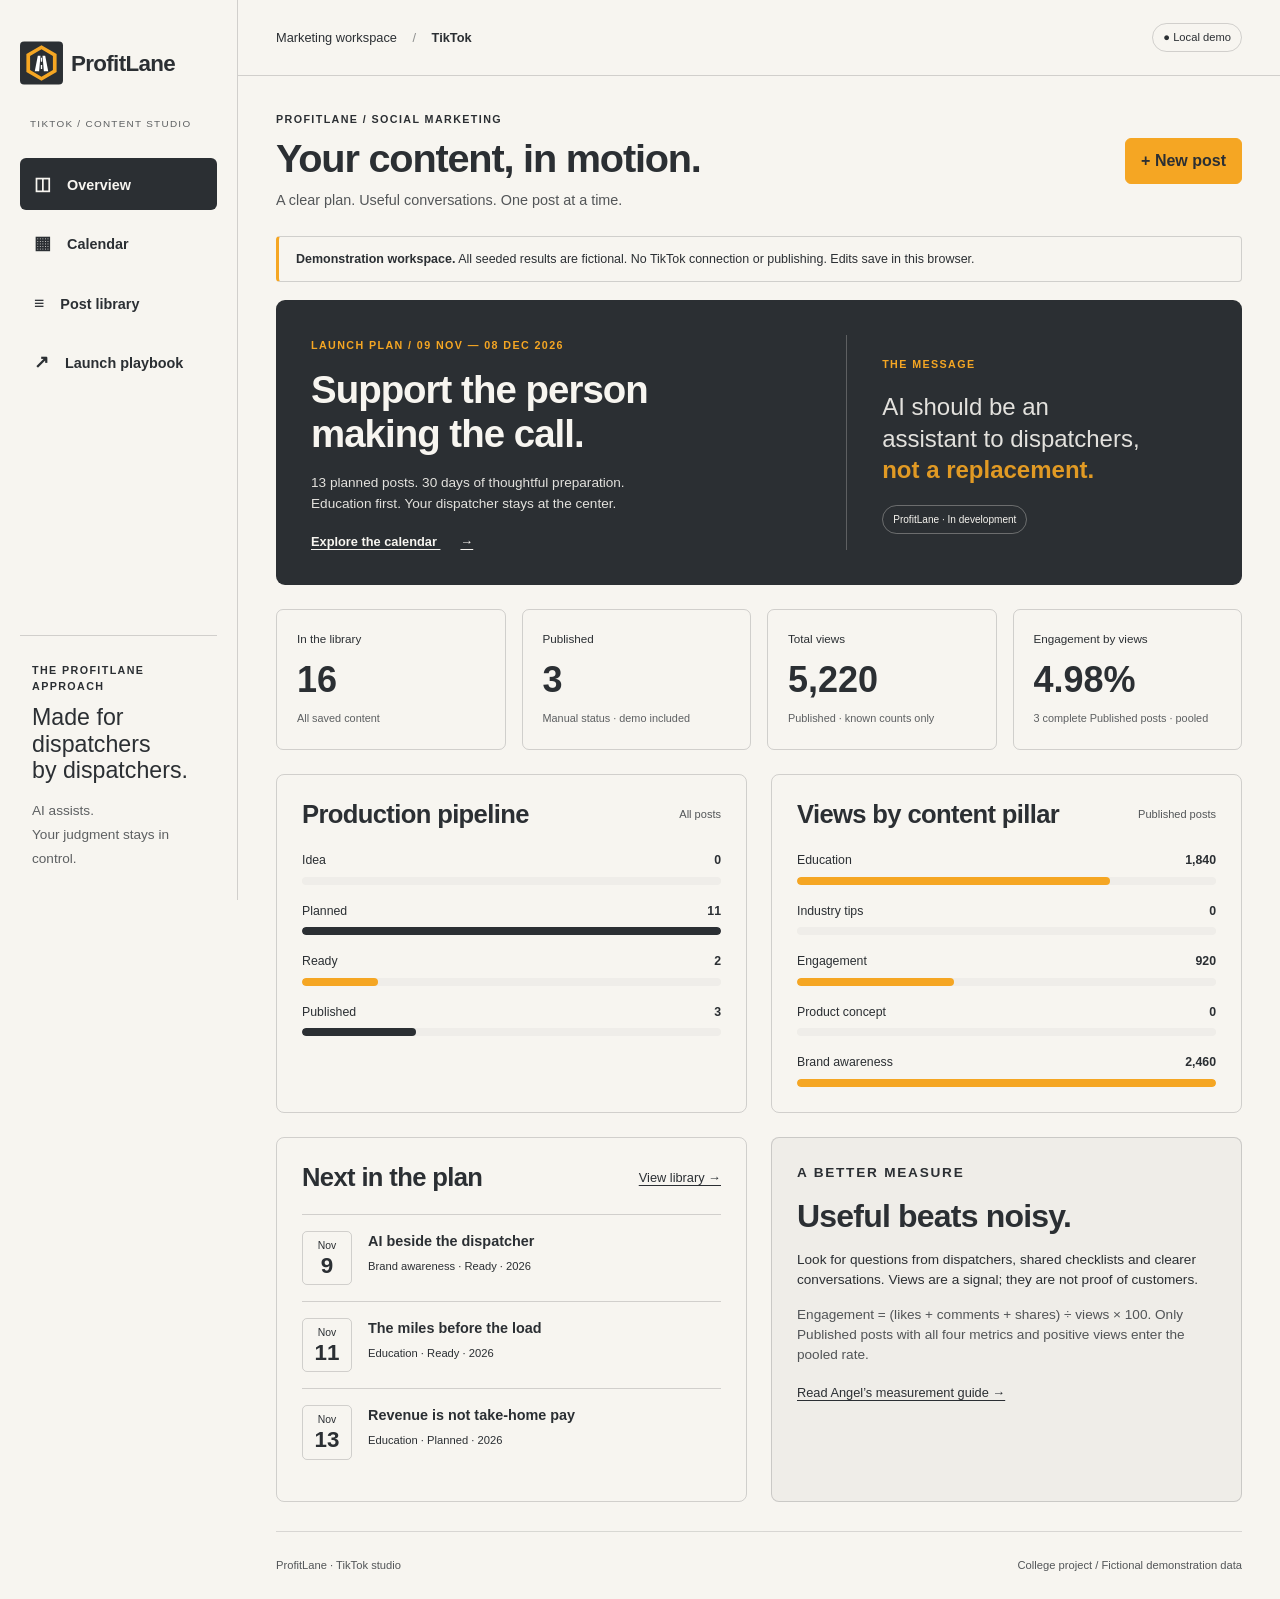
==== social-tiktok/index.html @ eb097911 "Add ProfitLane TikTok marketing draft and interactive tracker Save the working draft for Angel's rev" ====
<!doctype html>
<html lang="en">
<head>
<meta charset="utf-8"><meta name="viewport" content="width=device-width,initial-scale=1">
<meta name="theme-color" content="#2B2F33"><title>ProfitLane · TikTok studio</title>
<link rel="icon" href="../brand/logo-icon.svg" type="image/svg+xml">
<link rel="stylesheet" href="../brand/brand.css"><link rel="stylesheet" href="tracker.css">
<script src="content.js" defer></script><script src="tracker.js" defer></script>
</head>
<body>
<a class="skip-link" href="#main">Skip to workspace</a>
<aside class="sidebar">
<a href="#overview" class="logo-link" aria-label="ProfitLane studio home"><img src="../brand/logo.svg" alt="ProfitLane" width="220" height="56"></a>
<p class="workspace-label">TIKTOK / CONTENT STUDIO</p>
<nav aria-label="Workspace"><a href="#overview" data-view="overview"><span aria-hidden="true">◫</span> Overview</a><a href="#calendar" data-view="calendar"><span aria-hidden="true">▦</span> Calendar</a><a href="#posts" data-view="posts"><span aria-hidden="true">≡</span> Post library</a><a href="#playbook" data-view="playbook"><span aria-hidden="true">↗</span> Launch playbook</a></nav>
<div class="sidebar-bottom"><p class="eyebrow">THE PROFITLANE APPROACH</p><p>Made for dispatchers<br>by dispatchers.</p><small>AI assists.<br>Your judgment stays in control.</small></div>
</aside>
<div class="workspace">
<header class="topbar"><span>Marketing workspace <span class="divider">/</span> <strong>TikTok</strong></span><span class="local-badge">● Local demo</span></header>
<main id="main" tabindex="-1">
<div class="page-heading"><div><p class="eyebrow">PROFITLANE / SOCIAL MARKETING</p><h1 id="page-title">Your content, in motion.</h1><p id="page-subtitle">A clear plan. Useful conversations. One post at a time.</p></div><button id="add-post" class="primary">+ New post</button></div>
<div class="notice"><strong>Demonstration workspace.</strong> All seeded results are fictional. No TikTok connection or publishing. <span id="storage-state">Edits save in this browser.</span></div>
<p id="feedback" class="feedback" role="status" aria-live="polite"></p>
<section id="overview-view" aria-label="Overview">
<div class="hero-panel"><div><span class="eyebrow">LAUNCH PLAN / 09 NOV — 08 DEC 2026</span><h2>Support the person<br>making the call.</h2><p>13 planned posts. 30 days of thoughtful preparation.<br>Education first. Your dispatcher stays at the center.</p><a class="light-link" href="#calendar">Explore the calendar <span aria-hidden="true">→</span></a></div><div class="hero-aside"><span class="eyebrow">THE MESSAGE</span><p>AI should be an<br>assistant to dispatchers,<br><strong>not a replacement.</strong></p><span class="outlined-pill">ProfitLane · In development</span></div></div>
<div id="stats" class="stats" aria-label="Workspace statistics"></div>
<div class="two-col"><article class="panel"><div class="panel-heading"><h2>Production pipeline</h2><span class="muted">All posts</span></div><div id="status-chart" class="bar-chart"></div></article><article class="panel"><div class="panel-heading"><h2>Views by content pillar</h2><span class="muted">Published posts</span></div><div id="category-chart" class="bar-chart"></div></article></div>
<div class="two-col"><article class="panel"><div class="panel-heading"><h2>Next in the plan</h2><a href="#posts">View library →</a></div><div id="up-next"></div></article><article class="panel note-panel"><p class="eyebrow">A BETTER MEASURE</p><h2>Useful beats noisy.</h2><p>Look for questions from dispatchers, shared checklists and clearer conversations. Views are a signal; they are not proof of customers.</p><p class="muted">Engagement = (likes + comments + shares) ÷ views × 100. Only Published posts with all four metrics and positive views enter the pooled rate.</p><a href="profile-and-strategy.md">Read Angel’s measurement guide →</a></article></div>
</section>
<section id="calendar-view" aria-label="Content calendar" hidden>
<div class="panel"><div class="panel-heading calendar-heading"><div><p class="eyebrow">PLAN THE WORK</p><h2 id="month-title"></h2></div><div class="button-row"><button id="prev-month" aria-label="Previous month">←</button><button id="launch-month">Launch month</button><button id="next-month" aria-label="Next month">→</button></div></div><p class="muted">Post dates follow your library edits. Production days are reference prompts from the original 30-day plan. Select a post to edit or a prompt for details.</p><div class="calendar-key"><span>● Scheduled post</span><span>○ Preparation / review</span></div><div class="calendar-scroll"><div class="weekdays" aria-hidden="true"><span>Mon</span><span>Tue</span><span>Wed</span><span>Thu</span><span>Fri</span><span>Sat</span><span>Sun</span></div><div id="calendar-grid" class="calendar-grid"></div></div></div>
<article class="panel"><div class="panel-heading"><h2>30 days, with room to prepare.</h2><a href="content-calendar.csv" download>Download reference CSV ↓</a></div><p>13 publishing days and 17 production, engagement or review days. Reserve ideas are optional alternatives, not a daily posting requirement.</p><div id="daily-plan" class="daily-plan"></div></article>
</section>
<section id="posts-view" aria-label="Post library" hidden>
<div class="panel"><div class="panel-heading"><h2>The post library</h2><button id="export">Export backup ↓</button></div><div class="filters"><label>Search<input id="search" type="search" placeholder="Title, description, notes…"></label><label>Status<select id="status-filter"><option value="">All statuses</option><option>Idea</option><option>Planned</option><option>Ready</option><option>Published</option></select></label><label>Category<select id="category-filter"><option value="">All categories</option></select></label><label>From<input id="date-from" type="date"></label><label>Through<input id="date-to" type="date"></label><button id="clear-filters">Clear</button></div><p id="result-count" class="muted" aria-live="polite"></p><div class="table-wrap"><table><caption class="sr-only">Posts and manually entered cumulative performance</caption><thead><tr><th scope="col">Video / description</th><th scope="col">Planned date</th><th scope="col">Category</th><th scope="col">Status</th><th scope="col">Views</th><th scope="col">Likes</th><th scope="col">Comments</th><th scope="col">Shares</th><th scope="col">Engagement</th><th scope="col">Actions</th></tr></thead><tbody id="post-rows"></tbody></table></div><p class="muted">— means unknown or not calculable. Counts are entered manually; blank and measured zero are different. Filters affect this table only. Charts summarize all saved posts.</p></div>
<div class="panel backup-panel"><div><h2>Keep a copy of your work.</h2><p>Browser storage is local to this browser and address. Export regularly. Import replaces this workspace only after confirmation.</p></div><label class="file-label">Import JSON backup<input id="import" type="file" accept=".json,application/json"></label><button id="reset-demo" class="danger">Reset to sample data</button></div>
</section>
<section id="playbook-view" aria-label="Launch playbook" hidden>
<div class="resource-grid"><a class="resource" href="profile-and-strategy.md"><span class="eyebrow">01 / PROFILE + STRATEGY</span><h2>Start with the mission.</h2><p>Username ideas, bio, audience, content pillars and measurement.</p><span>Read the playbook →</span></a><a class="resource" href="content-calendar.md"><span class="eyebrow">02 / 30-DAY PLAN</span><h2>A sustainable rhythm.</h2><p>Every day mapped, with hooks, captions, hashtags and calls to action.</p><span>Open the calendar →</span></a><a class="resource" href="video-scripts.md"><span class="eyebrow">03 / TEN VIDEO SCRIPTS</span><h2>Ready for rehearsal.</h2><p>Full speaking scripts, scene directions and on-screen text.</p><span>Read the scripts →</span></a></div>
<article class="panel"><p class="eyebrow">ACCOUNT SETUP</p><h2>ProfitLane | Dispatcher AI</h2><p class="bio">AI assistance for dispatchers. Your judgment stays in control. In development.</p><p>Suggested handle: <strong>@profitlane</strong> (availability unverified). Use the approved default square icon with safe circular cropping. No official link is assumed; add Angel’s approved destination only when it is available.</p><p><strong>Primary audience:</strong> independent dispatchers. <strong>Secondary:</strong> owner-operators. <strong>Cadence:</strong> Monday / Wednesday / Friday. <strong>CTA:</strong> Follow for practical load-review tips.</p></article>
<article class="panel"><div class="panel-heading"><h2>Script rehearsal library</h2><span class="muted">First 10 scheduled videos</span></div><div id="scripts"></div></article>
<article class="panel"><h2>Before anything goes live</h2><p>Confirm founder details with Angel. Check product status, labels, arithmetic, privacy, captions and audio rights. The proposed 1–100 score has not been validated. Publish manually only after review.</p><a href="README.md">Open the workspace instructions →</a></article>
</section>
<footer>ProfitLane · TikTok studio <span>College project / Fictional demonstration data</span></footer>
</main>
</div>
<dialog id="post-dialog" aria-labelledby="editor-title"><form id="post-form"><div class="dialog-heading"><div><p class="eyebrow">CONTENT WORKSPACE</p><h2 id="editor-title">New post</h2></div><button type="button" id="close-editor" aria-label="Close post editor">✕</button></div><input type="hidden" name="id"><label>Video title *<input name="title" required maxlength="140"></label><label>Description / main message *<textarea name="description" required maxlength="4000" rows="3"></textarea></label><div class="form-grid"><label>Planned posting date *<input name="date" required type="date" min="2000-01-01" max="2100-12-31"></label><label>Content category *<select name="category" required></select></label><label>Status *<select name="status"><option>Idea</option><option>Planned</option><option>Ready</option><option>Published</option></select></label><label>Video URL (HTTPS)<input name="url" type="url" placeholder="Paste after manual publishing" maxlength="2048"></label></div><fieldset><legend>Cumulative performance · leave unknown counts blank</legend><div class="form-grid metrics-grid"><label>Views<input name="views" type="number" min="0" max="999999999999" step="1"></label><label>Likes<input name="likes" type="number" min="0" max="999999999999" step="1"></label><label>Comments<input name="comments" type="number" min="0" max="999999999999" step="1"></label><label>Shares<input name="shares" type="number" min="0" max="999999999999" step="1"></label></div><output id="rate-preview">Engagement: —</output></fieldset><details class="copy-details"><summary>Hook, format, caption, hashtags & CTA</summary><label>Opening hook<input name="hook" maxlength="500"></label><label>Video format<input name="format" maxlength="500"></label><label>Caption<textarea name="caption" maxlength="2200" rows="2"></textarea></label><label>Hashtags<input name="hashtags" maxlength="500"></label><label>Call to action<input name="cta" maxlength="500"></label></details><label>Notes and next steps<textarea name="notes" maxlength="4000" rows="3" placeholder="Record metric observation date, production notes and one next step."></textarea></label><p id="form-error" class="form-error" role="alert"></p><div class="dialog-actions"><button id="cancel-editor" type="button">Cancel</button><button type="submit" class="primary">Save post</button></div></form></dialog>
<dialog id="prompt-dialog" aria-labelledby="prompt-title"><div class="dialog-heading"><h2 id="prompt-title"></h2><button id="close-prompt" aria-label="Close plan details">✕</button></div><div id="prompt-content"></div></dialog>
<noscript><p>This tracker requires JavaScript. The Markdown playbook, calendar, scripts and CSV remain readable without it.</p></noscript>
</body></html>
---- brand/brand.css ----
/* VERSION 1 — default identity, using the original Concept B geometry and type. */
:root {
  /* Charcoal for the mark, headings and primary controls. */
  --color-primary: #2B2F33;
  /* Amber for supporting panels; pair with charcoal text. */
  --color-secondary: #F5A623;
  /* Amber for emphasis on charcoal; never small text on off-white. */
  --color-accent: #F5A623;
  /* Charcoal ink for everyday reading. */
  --color-text: #2B2F33;
  /* Off-white for the page and full-logo presentation surfaces. */
  --color-background: #F7F5F0;
  /* Retained positive status color; accompany it with a label. */
  --color-success: #27653F;
  /* Retained caution color; accompany it with a label. */
  --color-warning: #875600;
  /* Retained error color; accompany it with a label. */
  --color-error: #AD3039;
  /* Original Concept B heading family, with usable local fallbacks. */
  --font-heading: "Barlow Condensed", "Arial Narrow", Impact, Arial, sans-serif;
  /* Original Concept B body family, with usable local fallbacks. */
  --font-body: "Barlow", "Segoe UI", Arial, sans-serif;
}

* { box-sizing: border-box; }
body { margin: 0; background: var(--color-background); color: var(--color-text); font: 1rem/1.65 var(--font-body); }
html { scroll-behavior: smooth; }
img { display: block; max-width: 100%; height: auto; }
a { color: inherit; text-underline-offset: .25em; }
a:hover { text-decoration-thickness: 2px; }
a:focus-visible { outline: 3px solid var(--color-primary); outline-offset: 5px; }
h1,h2,h3,h4 { font-family: var(--font-heading); line-height: 1.08; letter-spacing: -.025em; margin: 0; }
p { margin: 0 0 1rem; }
.wrap { width: min(1240px, calc(100% - 80px)); margin-inline: auto; }
.eyebrow { text-transform: uppercase; letter-spacing: .13em; font: 700 .72rem/1.5 var(--font-body); }
.skip-link { position: absolute; top: -100px; left: 20px; background: var(--color-background); padding: 12px; z-index: 10; }
.skip-link:focus { top: 12px; }
.site-header { min-height: 100px; display: flex; align-items: center; justify-content: space-between; gap: 24px; border-bottom: 1px solid #2B2F3330; }
.header-logo { width: 198px; }
.site-header nav { display: flex; gap: 24px; flex-wrap: wrap; font-size: .85rem; }
.site-header nav a { text-decoration: none; }
.hero { display: grid; grid-template-columns: 1.3fr 1fr; gap: 65px; align-items: center; padding-block: 64px; }
.hero .eyebrow { margin-bottom: 24px; }
h1 { font-size: clamp(3rem, 5.5vw, 5.2rem); max-width: 720px; }
.hero-copy { max-width: 520px; font-size: 1.1rem; margin-top: 26px; }
.hero-art { background: var(--color-primary); color: var(--color-background); padding: 30px; min-height: 360px; border-radius: 12px; display: flex; flex-direction: column; justify-content: space-between; align-items: start; }
.hero-art img { width: 192px; margin: 0 auto; }
.hero-art p { margin: 0; }
.hero-art strong { font: 700 1.6rem/1.2 var(--font-heading); }
.hero-art .eyebrow { color: var(--color-accent); }
.section { padding-block: 64px; scroll-margin-top: 20px; }
.rule { border-top: 1px solid #2B2F3330; }
.section-head { display: flex; align-items: end; justify-content: space-between; gap: 32px; margin-bottom: 30px; }
.section-head .eyebrow { margin-bottom: 10px; }
h2 { font-size: clamp(2rem, 3.7vw, 3.2rem); }
.section-head > p { max-width: 410px; margin: 0; font-size: .95rem; }
.comparison { display: grid; grid-template-columns: repeat(2,minmax(0,1fr)); gap: 26px; }
.version { border: 1px solid #2B2F3345; border-radius: 10px; overflow: hidden; }
.version.default { border: 2px solid var(--color-primary); }
.version-header { padding: 26px; display: flex; align-items: start; justify-content: space-between; gap: 16px; border-bottom: 1px solid #2B2F3330; }
.version-header h3 { font-size: 1.85rem; margin-top: 6px; }
.version-header p { margin: 0; }
.badge { background: var(--color-primary); color: var(--color-background); padding: 5px 10px; font-size: .72rem; font-weight: 700; border-radius: 3px; }
.badge.amber { background: var(--color-secondary); color: var(--color-primary); }
.full-logo { background: var(--color-background); padding: 36px 26px; min-height: 188px; display: flex; align-items: center; justify-content: center; }
.full-logo img { width: 440px; }
.icon-specimens { display: grid; grid-template-columns: minmax(128px,1fr) minmax(0,1fr); gap: 24px; padding: 28px 26px; border-block: 1px solid #2B2F3330; background: var(--color-background); }
figure { margin: 0; }
.icon-specimens figure { display: flex; flex-direction: column; align-items: start; justify-content: end; gap: 14px; }
.icon-large { width: 160px; height: 160px; }
/* Fixed CSS dimensions, independent of SVG intrinsic sizing. */
.icon-48 { width: 48px; height: 48px; flex: 0 0 48px; }
figcaption { font-size: .75rem; }
.version-copy { padding: 26px; }
.version-copy p { min-height: 80px; }
.asset-links { display: flex; flex-wrap: wrap; gap: 14px 24px; font-size: .85rem; font-weight: 700; }
.note { font-size: .85rem; margin-top: 22px; max-width: 800px; }
.palette { display: grid; grid-template-columns: repeat(3,minmax(0,1fr)); gap: 18px; }
.swatch { border: 1px solid #2B2F3345; border-radius: 6px; overflow: hidden; }
.swatch-color { height: 110px; }
.charcoal { background: var(--color-primary); }
.amber { background: var(--color-secondary); }
.paper { background: var(--color-background); }
.swatch p { padding: 16px; margin: 0; display: flex; justify-content: space-between; flex-wrap: wrap; gap: 8px; font-size: .9rem; }
.statuses { display: flex; flex-wrap: wrap; gap: 12px 26px; margin-top: 26px; font-size: .9rem; font-weight: 700; }
.success { color: var(--color-success); }
.warning { color: var(--color-warning); }
.error { color: var(--color-error); }
.details { display: grid; grid-template-columns: 1fr 1fr; gap: 48px; }
.type-heading { font: 700 2.7rem/1.1 var(--font-heading); margin: 18px 0; }
.type-body { font-size: 1.1rem; margin-block: 18px 28px; }
.actions { display: flex; flex-wrap: wrap; gap: 12px; margin-top: 24px; }
.button { min-height: 44px; display: inline-flex; align-items: center; justify-content: center; padding: 10px 18px; border: 1px solid var(--color-primary); background: var(--color-primary); color: var(--color-background); border-radius: 4px; font-weight: 700; font-size: .9rem; }
.button.secondary { background: var(--color-secondary); color: var(--color-primary); }
.card { padding: 28px; border: 1px solid #2B2F3345; border-radius: 6px; }
.card h3 { font-size: 1.8rem; margin-top: 12px; }
.score-row { display: flex; align-items: center; gap: 24px; margin-top: 28px; }
.score { font: 700 4.5rem/1 var(--font-heading); white-space: nowrap; flex-shrink: 0; }
.score span { font: 400 1rem var(--font-body); }
.score-row p { font-size: .9rem; margin: 0; }
.track { height: 9px; background: #2B2F3325; border-radius: 9px; margin: 24px 0 7px; overflow: hidden; }
.track span { display: block; width: 76%; height: 100%; background: var(--color-primary); }
.range { display: flex; justify-content: space-between; font-size: .75rem; }
.factors { display: grid; grid-template-columns: 1fr 1fr; gap: 8px 22px; padding: 18px 0 18px 18px; margin: 18px 0; border-block: 1px solid #2B2F3330; font-size: .85rem; }
.card small { display: block; font-size: .8rem; }
.mono-preview { padding: 30px; border: 1px solid #2B2F3345; border-radius: 6px; }
.mono-preview img { width: 440px; margin: 20px auto; }
.mono-preview figcaption { display: flex; justify-content: space-between; gap: 20px; }
.guidance { display: grid; grid-template-columns: 1fr 1fr; gap: 48px; }
.guidance h3 { font-size: 1.9rem; margin-bottom: 18px; }
.guidance ul { margin: 0; padding-left: 20px; }
.guidance li { margin-bottom: 14px; }
.taglines { list-style: none; padding: 0; margin: 25px 0 0; }
.taglines li { border-top: 1px solid #2B2F3330; padding: 18px 0; font: 600 1.5rem/1.2 var(--font-heading); }
.profile { display: flex; gap: 18px; align-items: center; padding: 24px; border: 1px solid #2B2F3345; border-radius: 6px; margin-top: 26px; }
.avatar { background: var(--color-primary); border-radius: 50%; width: 88px; height: 88px; padding: 9px; flex-shrink: 0; }
.profile p { margin: 0; font-size: .9rem; }
.profile strong { font-size: 1.1rem; }
.site-footer { border-top: 1px solid #2B2F3330; padding-block: 25px 35px; display: flex; justify-content: space-between; gap: 20px; font-size: .8rem; }
@media (max-width: 900px) {
 .wrap { width: calc(100% - 48px); }
 .hero { gap: 30px; }
 .hero-art { min-height: 330px; }
 .icon-specimens { gap: 18px; }
 .icon-large { width: 128px; height: 128px; }
 .details,.guidance { gap: 28px; }
 .score-row { gap: 16px; }
 .score { font-size: 3.5rem; }
}
@media (max-width: 700px) {
 .hero,.comparison,.details,.guidance { grid-template-columns: 1fr; }
 .hero-art { min-height: 300px; }
 .hero-art img { width: 160px; }
 .section-head { flex-direction: column; align-items: start; gap: 18px; }
 .version-copy p { min-height: 0; }
 .site-header { flex-wrap: wrap; padding-block: 18px; gap: 10px; }
 .site-header nav { gap: 18px; font-size: .8rem; }
 .palette { gap: 12px; }
 .swatch p { padding: 12px; font-size: .8rem; }
}
@media (max-width: 420px) {
 .wrap { width: calc(100% - 36px); }
 .hero { padding-block: 38px; }
 h1 { font-size: 2.9rem; }
 .section { padding-block: 42px; }
 .version-header,.version-copy,.icon-specimens { padding: 22px; }
 .full-logo { min-height: 140px; padding: 22px; }
 .icon-large { width: 128px; height: 128px; }
 .palette { grid-template-columns: 1fr; }
 .swatch-color { height: 65px; }
 .card { padding: 22px; }
 .score { font-size: 3.1rem; }
 .score-row { gap: 14px; }
 .site-footer { flex-direction: column; gap: 8px; }
}
@media (prefers-reduced-motion: reduce) { html { scroll-behavior: auto; } }
@media print {
 .wrap { width: 100%; }
 .site-header nav,.skip-link { display: none; }
 .section { padding-block: 25px; }
 .version { break-inside: avoid; }
 * { print-color-adjust: exact; -webkit-print-color-adjust: exact; }
}
---- social-tiktok/tracker.css ----
/* Brand tokens and typography are read from ../brand/brand.css, unchanged. */
:root{--line:#2B2F3330;--soft:#2B2F3309}
body{font-family:var(--font-body);font-size:16px;line-height:1.5}
button,input,select,textarea{font:inherit;color:inherit}button,.file-label{cursor:pointer;border:1px solid var(--line);border-radius:6px;padding:10px 15px;background:var(--color-background);font-weight:600}button:hover,.file-label:hover{border-color:var(--color-primary);background:var(--soft)}button:focus-visible,input:focus-visible,select:focus-visible,textarea:focus-visible,summary:focus-visible{outline:3px solid var(--color-primary);outline-offset:3px}.primary{background:var(--color-secondary);color:var(--color-primary);border-color:var(--color-secondary)}.primary:hover{background:var(--color-secondary);border-color:var(--color-primary)}button:disabled{opacity:.5;cursor:default}a{color:inherit}p{margin:0 0 14px}h1{font-size:clamp(2.2rem,3.1vw,3.3rem);letter-spacing:-.03em}h2{font-size:1.6rem;line-height:1.15}h3{font-size:1.25rem}small,.muted{font-size:.85rem}.muted{opacity:.8}.eyebrow{font-size:.67rem;letter-spacing:.13em;margin-bottom:10px}.sidebar{position:fixed;inset:0 auto 0 0;width:238px;border-right:1px solid var(--line);padding:30px 20px;display:flex;flex-direction:column;background:var(--color-background);z-index:3}.logo-link{display:block;padding:8px 0 25px}.logo-link img{width:198px}.workspace-label{font-size:.62rem;letter-spacing:.13em;margin:4px 10px 26px;opacity:.75}.sidebar nav{display:grid;gap:7px}.sidebar nav a{padding:13px 14px;text-decoration:none;border-radius:6px;font-size:.9rem;font-weight:600}.sidebar nav a span{font-size:1.1rem;margin-right:12px}.sidebar nav a[aria-current="page"]{background:var(--color-primary);color:var(--color-background)}.sidebar nav a:hover{box-shadow:inset 0 0 0 1px var(--line)}.sidebar-bottom{margin-top:auto;padding:26px 12px 0;border-top:1px solid var(--line)}.sidebar-bottom p:not(.eyebrow){font-family:var(--font-heading);font-size:1.45rem;line-height:1.15}.sidebar-bottom small{opacity:.75}.workspace{margin-left:238px}.topbar{height:76px;border-bottom:1px solid var(--line);padding:0 38px;display:flex;align-items:center;justify-content:space-between;font-size:.8rem}.divider{margin:0 12px;opacity:.5}.local-badge{border:1px solid var(--line);padding:5px 10px;border-radius:20px;font-size:.7rem}main{max-width:1540px;margin:auto;padding:35px 38px 0}.page-heading{display:flex;align-items:center;justify-content:space-between;gap:20px;margin-bottom:24px}.page-heading p:last-child{margin:10px 0 0;font-size:.9rem;opacity:.8}.notice{font-size:.78rem;padding:13px 17px;border:1px solid var(--line);border-left:3px solid var(--color-secondary);border-radius:4px;margin-bottom:18px}.feedback{font-size:.85rem;color:var(--color-success);margin:0}.feedback:not(:empty){padding:10px 0 18px}.feedback.warning{color:var(--color-warning)}.hero-panel{display:grid;grid-template-columns:1.4fr 1fr;gap:30px;background:var(--color-primary);color:var(--color-background);border-radius:9px;padding:32px 35px;margin-bottom:24px}.hero-panel .eyebrow{color:var(--color-secondary)}.hero-panel h2{font-size:clamp(2rem,3vw,3.2rem);margin:12px 0 15px}.hero-panel p{font-size:.85rem;line-height:1.6;opacity:.9}.light-link{font-size:.8rem;font-weight:600}.light-link span{margin-left:20px}.hero-aside{border-left:1px solid #F7F5F040;padding:16px 0 16px 35px;align-self:center}.hero-aside p{font:1.5rem/1.3 var(--font-heading);margin:16px 0 20px}.hero-aside strong{color:var(--color-secondary)}.outlined-pill{border:1px solid #F7F5F050;padding:6px 10px;border-radius:20px;font-size:.63rem;display:inline-block}.stats{display:grid;grid-template-columns:repeat(4,1fr);gap:16px;margin-bottom:24px}.stat{border:1px solid var(--line);border-radius:7px;padding:20px}.stat span{font-size:.73rem;display:block}.stat strong{font-family:var(--font-heading);font-size:2.25rem;line-height:1.2;display:block;margin:10px 0 4px}.stat small{font-size:.68rem;opacity:.75}.two-col{display:grid;grid-template-columns:1fr 1fr;gap:24px}.panel{border:1px solid var(--line);border-radius:8px;padding:25px;margin-bottom:24px}.panel-heading{display:flex;justify-content:space-between;align-items:center;gap:16px;margin-bottom:22px}.panel-heading a{font-size:.8rem}.panel-heading .muted{font-size:.69rem}.bar-chart{display:grid;gap:17px}.bar-label{display:flex;justify-content:space-between;font-size:.77rem;margin-bottom:7px}.bar-track{height:8px;border-radius:10px;background:var(--soft);overflow:hidden}.bar-fill{height:100%;background:var(--color-primary);border-radius:10px}.bar-fill.amber-fill{background:var(--color-secondary)}.up-item{display:flex;gap:16px;border-top:1px solid var(--line);padding:16px 0}.up-date{font-size:.65rem;min-width:50px;text-align:center;border:1px solid var(--line);border-radius:5px;padding:6px}.up-date b{display:block;font-size:1.4rem;font-family:var(--font-heading);line-height:1.1}.up-item button{display:block;text-align:left;border:0;padding:0;background:none;font-size:.9rem}.up-item small{font-size:.7rem}.note-panel{background:var(--soft)}.note-panel h2{font-size:2rem;margin:15px 0}.note-panel a{font-size:.8rem}.note-panel p{font-size:.85rem}.filters{display:grid;grid-template-columns:1.7fr 1fr 1.1fr 1fr 1fr auto;align-items:end;gap:12px;margin-bottom:20px}label{display:grid;gap:6px;font-size:.8rem;font-weight:600}input,select,textarea{background:var(--color-background);border:1px solid var(--line);border-radius:5px;padding:10px;min-width:0;width:100%;font-size:.88rem;font-weight:400}textarea{resize:vertical}.table-wrap{overflow-x:auto}table{width:100%;border-collapse:collapse;text-align:left;font-size:.78rem;min-width:1050px}th{font-size:.65rem;text-transform:uppercase;letter-spacing:.04em;padding:13px 10px;border-block:1px solid var(--line);background:var(--soft)}td{padding:17px 10px;border-bottom:1px solid var(--line);vertical-align:top}td:first-child{min-width:240px;max-width:300px}td strong{display:block;font-size:.85rem}td p{font-size:.73rem;margin:7px 0;opacity:.8}td small{font-size:.68rem}td button{padding:5px 8px;font-size:.7rem;margin:0 5px 6px 0}.status{display:inline-block;font-size:.65rem;white-space:nowrap;border:1px solid var(--line);padding:4px 8px;border-radius:20px}.status-ready{background:var(--color-secondary)}.status-published{background:var(--color-primary);color:var(--color-background)}.danger{color:var(--color-error)}.table-wrap+p{margin-top:18px}.backup-panel{display:flex;gap:20px;align-items:center;justify-content:space-between}.backup-panel p{font-size:.8rem;max-width:560px;margin-top:12px}.file-label{font-size:.8rem;white-space:nowrap}.file-label input{font-size:.7rem;padding:0;border:0;max-width:180px}.calendar-key{display:flex;gap:25px;font-size:.75rem;margin:15px 0}.button-row{display:flex;gap:8px}.calendar-scroll{overflow-x:auto}.weekdays,.calendar-grid{display:grid;grid-template-columns:repeat(7,minmax(0,1fr));min-width:700px}.weekdays{font-size:.7rem;text-align:center;margin-bottom:8px}.calendar-grid{border-left:1px solid var(--line);border-top:1px solid var(--line)}.day-cell{min-height:125px;border-right:1px solid var(--line);border-bottom:1px solid var(--line);padding:8px}.day-cell.outside{background:var(--soft)}.day-number{font-size:.72rem;display:block;margin-bottom:8px}.calendar-post,.calendar-prompt{font-size:.67rem;text-align:left;padding:6px;border-radius:4px;display:block;width:100%;margin-bottom:5px;line-height:1.3;overflow-wrap:anywhere}.calendar-post{background:var(--color-secondary);border-color:var(--color-secondary)}.calendar-prompt{background:transparent;border-style:dashed}.daily-plan{display:grid;grid-template-columns:repeat(3,1fr);gap:10px}.plan-card{font-size:.8rem;text-align:left;padding:15px}.plan-card small{display:block;font-size:.66rem;margin-bottom:7px}.plan-card b{display:block;margin-bottom:7px}.plan-card span{font-size:.67rem}.resource-grid{display:grid;grid-template-columns:repeat(3,1fr);gap:20px;margin-bottom:24px}.resource{border:1px solid var(--line);padding:25px;border-radius:7px;text-decoration:none;display:flex;flex-direction:column}.resource:hover{background:var(--soft)}.resource h2{margin:14px 0}.resource p{font-size:.85rem}.resource>span:last-child{margin-top:auto;font-size:.8rem;text-decoration:underline}.bio{font-size:1.15rem;border-left:3px solid var(--color-secondary);padding:12px 20px;margin:24px 0}details{border-top:1px solid var(--line);padding:16px 0}summary{cursor:pointer;font-weight:600;font-size:.9rem}details p{font-size:.85rem;margin:15px 0}details .script-body{font-size:1rem;line-height:1.75;padding:18px;background:var(--soft)}footer{padding:25px 0;border-top:1px solid var(--line);font-size:.7rem;display:flex;justify-content:space-between;gap:15px;margin-top:5px;opacity:.8}dialog{border:1px solid var(--line);border-radius:10px;background:var(--color-background);color:var(--color-text);width:min(720px,calc(100% - 24px));max-height:90dvh;padding:28px}dialog::backdrop{background:#2B2F3399}.dialog-heading{display:flex;justify-content:space-between;align-items:center;gap:20px;margin-bottom:25px}.dialog-heading button{padding:6px 10px}#post-form>label{margin-bottom:18px}.form-grid{display:grid;grid-template-columns:1fr 1fr;gap:16px;margin-bottom:18px}.metrics-grid{grid-template-columns:repeat(4,1fr);margin:8px 0 15px}fieldset{border:1px solid var(--line);border-radius:6px;padding:15px;margin:0 0 18px}legend{font-size:.75rem;padding:0 5px}output{font-size:.8rem}.copy-details{margin:0 0 15px}.copy-details label{margin-top:15px}.dialog-actions{display:flex;justify-content:flex-end;gap:10px;margin-top:20px}.form-error{color:var(--color-error);font-size:.85rem}.sr-only{position:absolute;width:1px;height:1px;padding:0;margin:-1px;overflow:hidden;clip:rect(0,0,0,0);white-space:nowrap;border:0}#prompt-content p{font-size:.9rem}#prompt-content h3{margin:20px 0 10px}[hidden]{display:none!important}
@media(min-width:1600px){main{padding-top:45px}.hero-panel{padding:40px}}
@media(max-width:1150px){.sidebar{width:200px;padding:25px 14px}.logo-link img{width:170px}.workspace{margin-left:200px}main{padding:28px 24px 0}.topbar{padding:0 24px}.filters{grid-template-columns:repeat(3,1fr)}.hero-panel{padding:25px}.hero-aside{padding-left:24px}.stats{gap:10px}.stat{padding:15px}.backup-panel{flex-wrap:wrap}.daily-plan{grid-template-columns:repeat(2,1fr)}}
@media(max-width:800px){.sidebar{position:static;width:auto;display:block;padding:15px 20px;border-right:0;border-bottom:1px solid var(--line)}.logo-link{padding:0 0 15px}.workspace-label,.sidebar-bottom{display:none}.sidebar nav{display:flex;gap:5px;flex-wrap:wrap}.sidebar nav a{padding:9px;font-size:.78rem}.sidebar nav a span{margin-right:5px}.workspace{margin-left:0}.topbar{height:55px;padding:0 20px}main{padding:24px 20px 0}.two-col{grid-template-columns:1fr;gap:0}.resource-grid{grid-template-columns:1fr}.hero-panel{grid-template-columns:1fr}.hero-aside{display:none}.stats{grid-template-columns:1fr 1fr}.page-heading{align-items:start}.page-heading button{font-size:.8rem;white-space:nowrap}.filters{grid-template-columns:1fr 1fr}.panel{padding:18px}.page-heading p:last-child{font-size:.8rem}.daily-plan{grid-template-columns:1fr 1fr}.panel-heading{flex-wrap:wrap}footer{flex-direction:column}.calendar-heading{align-items:start}}
@media(max-width:440px){main{padding:20px 12px 0}.sidebar{padding:15px 12px}.page-heading{flex-direction:column}.page-heading button{align-self:stretch}.hero-panel{padding:22px}.stat strong{font-size:1.9rem}.filters,.daily-plan{grid-template-columns:1fr}.form-grid{grid-template-columns:1fr}.metrics-grid{grid-template-columns:1fr 1fr}dialog{padding:20px}.backup-panel{display:block}.backup-panel>*{margin-bottom:15px}.notice{font-size:.75rem}.topbar{font-size:.68rem;padding:0 12px}}
@media print{.sidebar,.topbar,.page-heading>button,.filters,.backup-panel,button{display:none!important}.workspace{margin:0}main{padding:0}.hero-panel{background:var(--color-background);color:var(--color-primary)}.stats{grid-template-columns:repeat(4,1fr)}}
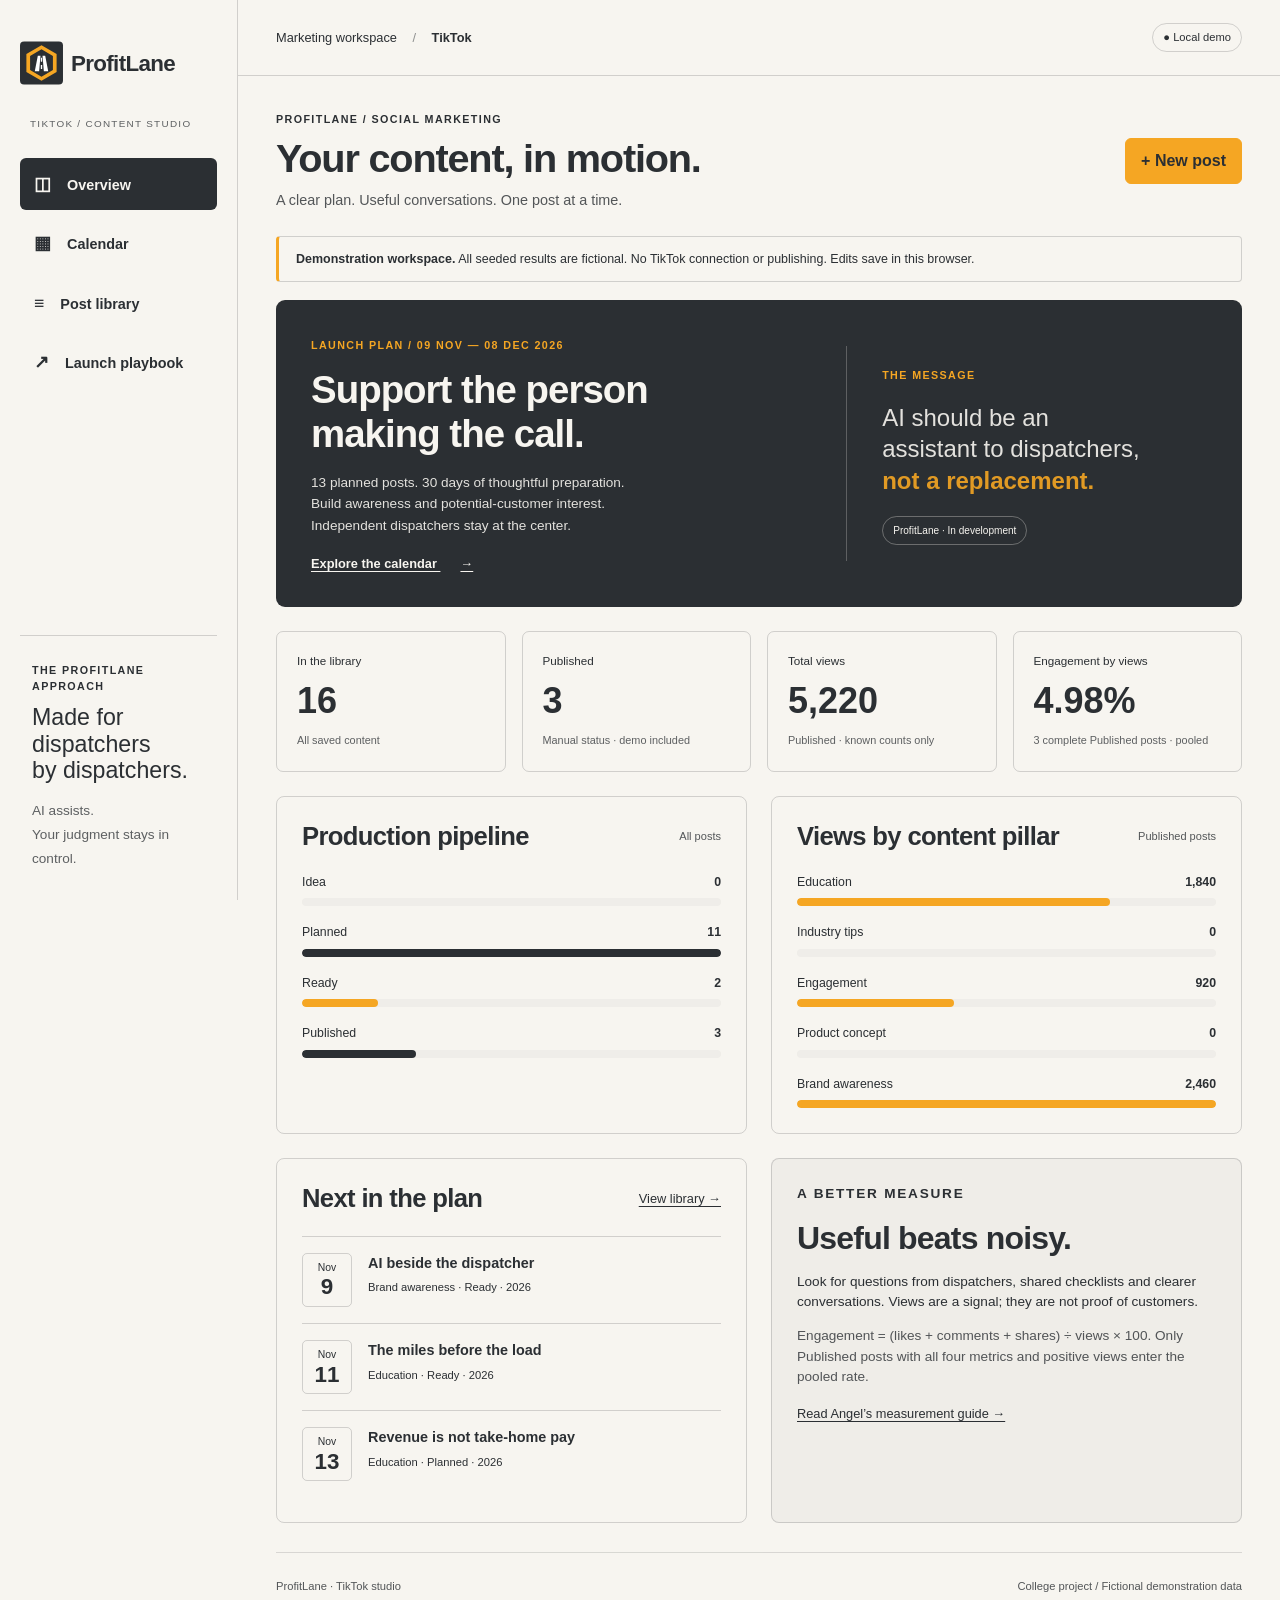
==== commit 88d0df94: "Align TikTok draft with Angel's stakeholder direction Clarify the dispatcher-first audience, selecte" ====
--- a/social-tiktok/index.html
+++ b/social-tiktok/index.html
@@ -22,7 +22,7 @@
 <div class="notice"><strong>Demonstration workspace.</strong> All seeded results are fictional. No TikTok connection or publishing. <span id="storage-state">Edits save in this browser.</span></div>
 <p id="feedback" class="feedback" role="status" aria-live="polite"></p>
 <section id="overview-view" aria-label="Overview">
-<div class="hero-panel"><div><span class="eyebrow">LAUNCH PLAN / 09 NOV — 08 DEC 2026</span><h2>Support the person<br>making the call.</h2><p>13 planned posts. 30 days of thoughtful preparation.<br>Education first. Your dispatcher stays at the center.</p><a class="light-link" href="#calendar">Explore the calendar <span aria-hidden="true">→</span></a></div><div class="hero-aside"><span class="eyebrow">THE MESSAGE</span><p>AI should be an<br>assistant to dispatchers,<br><strong>not a replacement.</strong></p><span class="outlined-pill">ProfitLane · In development</span></div></div>
+<div class="hero-panel"><div><span class="eyebrow">LAUNCH PLAN / 09 NOV — 08 DEC 2026</span><h2>Support the person<br>making the call.</h2><p>13 planned posts. 30 days of thoughtful preparation.<br>Build awareness and potential-customer interest.<br>Independent dispatchers stay at the center.</p><a class="light-link" href="#calendar">Explore the calendar <span aria-hidden="true">→</span></a></div><div class="hero-aside"><span class="eyebrow">THE MESSAGE</span><p>AI should be an<br>assistant to dispatchers,<br><strong>not a replacement.</strong></p><span class="outlined-pill">ProfitLane · In development</span></div></div>
 <div id="stats" class="stats" aria-label="Workspace statistics"></div>
 <div class="two-col"><article class="panel"><div class="panel-heading"><h2>Production pipeline</h2><span class="muted">All posts</span></div><div id="status-chart" class="bar-chart"></div></article><article class="panel"><div class="panel-heading"><h2>Views by content pillar</h2><span class="muted">Published posts</span></div><div id="category-chart" class="bar-chart"></div></article></div>
 <div class="two-col"><article class="panel"><div class="panel-heading"><h2>Next in the plan</h2><a href="#posts">View library →</a></div><div id="up-next"></div></article><article class="panel note-panel"><p class="eyebrow">A BETTER MEASURE</p><h2>Useful beats noisy.</h2><p>Look for questions from dispatchers, shared checklists and clearer conversations. Views are a signal; they are not proof of customers.</p><p class="muted">Engagement = (likes + comments + shares) ÷ views × 100. Only Published posts with all four metrics and positive views enter the pooled rate.</p><a href="profile-and-strategy.md">Read Angel’s measurement guide →</a></article></div>
@@ -36,8 +36,9 @@
 <div class="panel backup-panel"><div><h2>Keep a copy of your work.</h2><p>Browser storage is local to this browser and address. Export regularly. Import replaces this workspace only after confirmation.</p></div><label class="file-label">Import JSON backup<input id="import" type="file" accept=".json,application/json"></label><button id="reset-demo" class="danger">Reset to sample data</button></div>
 </section>
 <section id="playbook-view" aria-label="Launch playbook" hidden>
-<div class="resource-grid"><a class="resource" href="profile-and-strategy.md"><span class="eyebrow">01 / PROFILE + STRATEGY</span><h2>Start with the mission.</h2><p>Username ideas, bio, audience, content pillars and measurement.</p><span>Read the playbook →</span></a><a class="resource" href="content-calendar.md"><span class="eyebrow">02 / 30-DAY PLAN</span><h2>A sustainable rhythm.</h2><p>Every day mapped, with hooks, captions, hashtags and calls to action.</p><span>Open the calendar →</span></a><a class="resource" href="video-scripts.md"><span class="eyebrow">03 / TEN VIDEO SCRIPTS</span><h2>Ready for rehearsal.</h2><p>Full speaking scripts, scene directions and on-screen text.</p><span>Read the scripts →</span></a></div>
-<article class="panel"><p class="eyebrow">ACCOUNT SETUP</p><h2>ProfitLane | Dispatcher AI</h2><p class="bio">AI assistance for dispatchers. Your judgment stays in control. In development.</p><p>Suggested handle: <strong>@profitlane</strong> (availability unverified). Use the approved default square icon with safe circular cropping. No official link is assumed; add Angel’s approved destination only when it is available.</p><p><strong>Primary audience:</strong> independent dispatchers. <strong>Secondary:</strong> owner-operators. <strong>Cadence:</strong> Monday / Wednesday / Friday. <strong>CTA:</strong> Follow for practical load-review tips.</p></article>
+<div class="resource-grid"><a class="resource" href="profile-and-strategy.md"><span class="eyebrow">01 / PROFILE + STRATEGY</span><h2>Start with the mission.</h2><p>Owner-selected handle, audience, product concepts, goals and measurement.</p><span>Read the playbook →</span></a><a class="resource" href="content-calendar.md"><span class="eyebrow">02 / 30-DAY PLAN</span><h2>A sustainable rhythm.</h2><p>Every day mapped, with hooks, captions, hashtags and calls to action.</p><span>Open the calendar →</span></a><a class="resource" href="video-scripts.md"><span class="eyebrow">03 / TEN VIDEO SCRIPTS</span><h2>Ready for rehearsal.</h2><p>Full speaking scripts, scene directions and on-screen text.</p><span>Read the scripts →</span></a></div>
+<article class="panel"><p class="eyebrow">ACCOUNT SETUP</p><h2>ProfitLane | Dispatcher AI</h2><p class="bio">AI assistance for dispatchers. Your judgment stays in control. In development.</p><p>Owner-selected handle: <strong>@profitlane.dispatch</strong> (registration and availability unverified). Use the approved default square icon with safe circular cropping. No official link is assumed; add Angel’s approved destination only when it is available.</p><p><strong>Primary audience:</strong> independent dispatchers. <strong>Secondary:</strong> independent operators interested in starting their own dispatching. <strong>Cadence:</strong> Monday / Wednesday / Friday. <strong>CTA:</strong> Follow for practical load-review tips.</p></article>
+<article class="panel"><p class="eyebrow">ANGEL’S DIRECTION</p><h2>Awareness, interest and human judgment.</h2><p><strong>Marketing goals:</strong> increase brand awareness and attract potential customers. <strong>Tone:</strong> educational, professional, casual and relatable. Angel is comfortable appearing in short client-to-client desk conversations; use his approved industry experience without inventing personal stories.</p><p><strong>AI system tracking concept:</strong> intended to help dispatchers identify logistics companies using AI in broker–dispatcher negotiation or communication so they can choose whom to work with. Method, accuracy, workflow and availability remain unverified. No working detection feature or time-saving result is demonstrated.</p><p><strong>Proposed 1–100 recommendation score:</strong> weight relative to distance, pre-trip deadhead, diesel prices in relevant areas, pallet count and load payment. Angel emphasizes payment; no formula or numerical weights are established. The proposed score is unvalidated and does not guarantee profitability.</p><p><strong>CTAs:</strong> follow @profitlane.dispatch now. Invite product exploration once an approved page exists, and demo requests once Angel has approved a real demo and a working request route. No business contact details have been supplied.</p><p>The marketing tracker is functional; it is separate from the proposed dispatching product. The four research entries remain historical observations, not proof of implemented features or results.</p><p><a href="angel-stakeholder-feedback.md">Read Angel’s exact responses →</a> · <a href="research/README.md">Read the four research entries →</a></p><p class="muted">The reference plan and scripts reflect these updates. Existing saved post edits are preserved; export a backup before manually revising your library. Resetting sample data replaces the whole local workspace.</p></article>
 <article class="panel"><div class="panel-heading"><h2>Script rehearsal library</h2><span class="muted">First 10 scheduled videos</span></div><div id="scripts"></div></article>
 <article class="panel"><h2>Before anything goes live</h2><p>Confirm founder details with Angel. Check product status, labels, arithmetic, privacy, captions and audio rights. The proposed 1–100 score has not been validated. Publish manually only after review.</p><a href="README.md">Open the workspace instructions →</a></article>
 </section>
